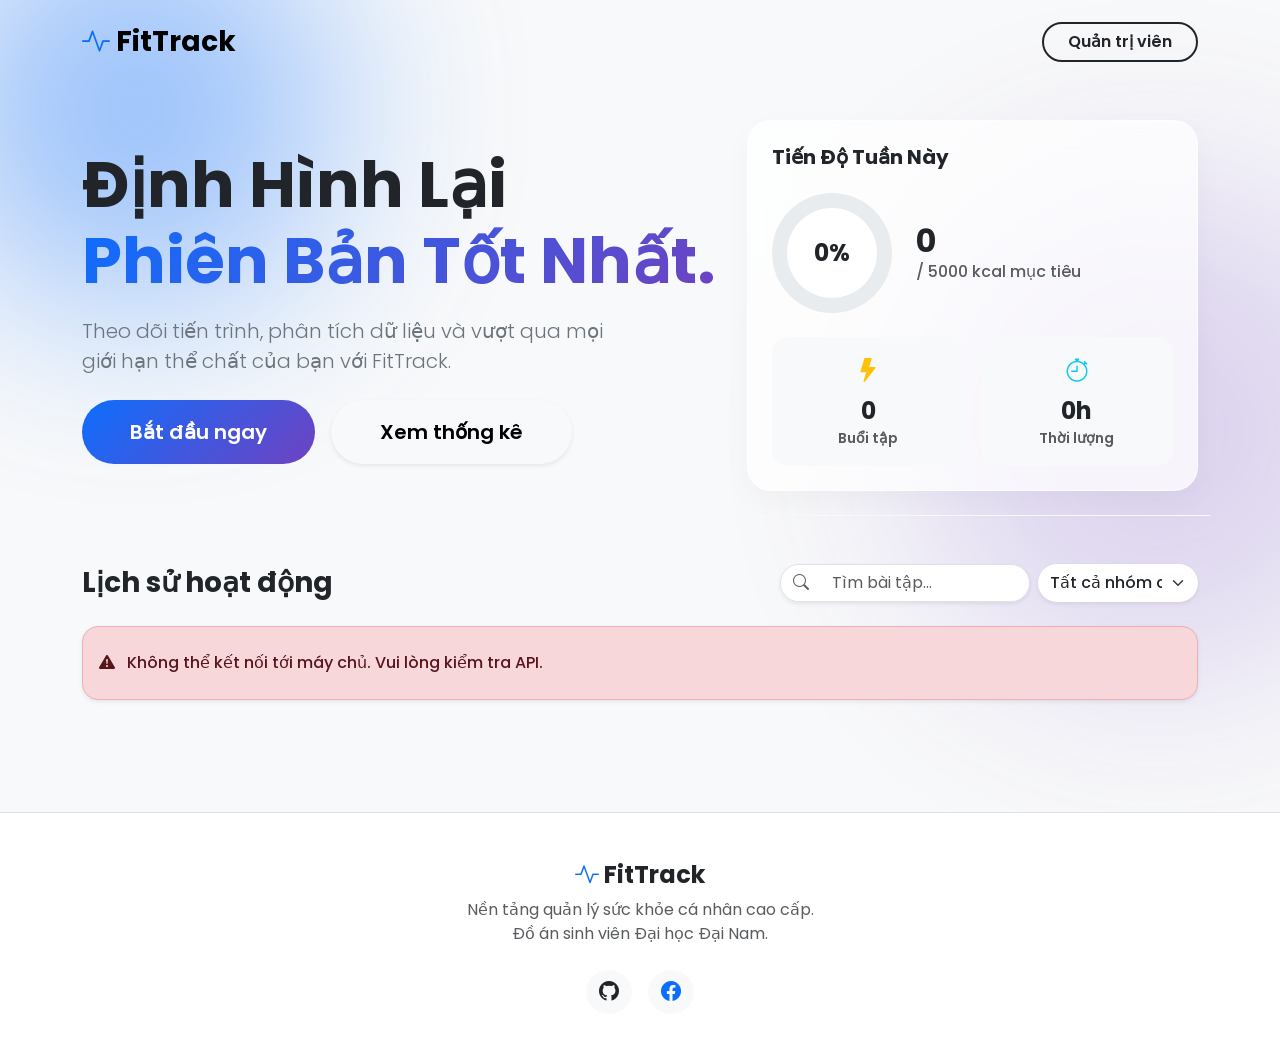
==== index.html @ 8564e8c6 "first commit" ====
<!DOCTYPE html>
<html lang="vi">
<head>
    <meta charset="UTF-8">
    <meta name="viewport" content="width=device-width, initial-scale=1.0">
    <title>FitTrack - Chinh Phục Bản Thân</title>
    <link href="https://fonts.googleapis.com/css2?family=Inter:wght@400;500;600&family=Poppins:wght@600;700;800&display=swap" rel="stylesheet">
    <link href="https://cdn.jsdelivr.net/npm/bootstrap@5.3.0/dist/css/bootstrap.min.css" rel="stylesheet">
    <link rel="stylesheet" href="https://cdn.jsdelivr.net/npm/bootstrap-icons@1.11.1/font/bootstrap-icons.css">
    <link rel="stylesheet" href="css/style.css">
</head>
<body>
    <div class="bg-shape bg-shape-1"></div>
    <div class="bg-shape bg-shape-2"></div>

    <nav class="navbar navbar-expand-lg fixed-top navbar-glass py-3" id="mainNav">
        <div class="container">
            <a class="navbar-brand fw-bold fs-3" style="font-family: 'Poppins', sans-serif;" href="#">
                <i class="bi bi-activity text-primary"></i> FitTrack
            </a>
            <div class="d-flex align-items-center">
                <a href="admin.html" class="btn btn-outline-dark rounded-pill px-4 fw-semibold border-2 d-none d-sm-block">Quản trị viên</a>
            </div>
        </div>
    </nav>

    <section class="container pt-5 mt-5">
        <div class="row align-items-center mt-4 mb-5 pb-4 border-bottom border-light">
            <div class="col-lg-7 text-center text-lg-start mb-5 mb-lg-0">
                <h1 class="display-3 fw-bolder mb-3" style="font-family: 'Poppins', sans-serif; line-height: 1.2;">
                    Định Hình Lại <br><span class="text-gradient">Phiên Bản Tốt Nhất.</span>
                </h1>
                <p class="lead text-secondary mb-4 col-lg-10">Theo dõi tiến trình, phân tích dữ liệu và vượt qua mọi giới hạn thể chất của bạn với FitTrack.</p>
                <div class="d-flex gap-3 justify-content-center justify-content-lg-start">
                    <button class="btn btn-gradient px-5 py-3 fs-5" onclick="document.getElementById('explore').scrollIntoView({behavior:'smooth'})">Bắt đầu ngay</button>
                    <button class="btn btn-light rounded-pill px-5 py-3 fs-5 fw-semibold shadow-sm">Xem thống kê</button>
                </div>
            </div>
            
            <div class="col-lg-5">
                <div class="premium-card p-4">
                    <h5 class="fw-bold mb-4">Tiến Độ Tuần Này</h5>
                    <div class="d-flex align-items-center gap-4 mb-4">
                        <div class="circular-progress" id="weeklyProgress" style="background: conic-gradient(var(--bs-blue) 0%, #e9ecef 0%);">
                            <span class="circular-value text-dark">0%</span>
                        </div>
                        <div>
                            <h2 class="fw-bolder mb-0" id="statCalories">0</h2>
                            <p class="text-muted fw-medium mb-0">/ 5000 kcal mục tiêu</p>
                        </div>
                    </div>
                    <div class="row g-3 text-center">
                        <div class="col-6">
                            <div class="p-3 bg-light rounded-4">
                                <i class="bi bi-lightning-fill text-warning fs-4"></i>
                                <h4 class="fw-bold mt-2 mb-0" id="statWorkouts">0</h4>
                                <small class="text-muted fw-semibold">Buổi tập</small>
                            </div>
                        </div>
                        <div class="col-6">
                            <div class="p-3 bg-light rounded-4">
                                <i class="bi bi-stopwatch text-info fs-4"></i>
                                <h4 class="fw-bold mt-2 mb-0"><span id="statDuration">0</span>h</h4>
                                <small class="text-muted fw-semibold">Thời lượng</small>
                            </div>
                        </div>
                    </div>
                </div>
            </div>
        </div>
    </section>

    <section class="container mb-5 pb-5" id="explore">
        <div class="d-flex flex-column flex-md-row justify-content-between align-items-md-center mb-4 gap-3">
            <h3 class="fw-bolder mb-0">Lịch sử hoạt động</h3>
            
            <div class="d-flex gap-2 flex-wrap">
                <div class="input-group shadow-sm rounded-pill overflow-hidden" style="width: 250px; border: 1px solid #dee2e6;">
                    <span class="input-group-text bg-white border-0"><i class="bi bi-search text-muted"></i></span>
                    <input type="text" id="searchInput" class="form-control border-0 bg-white" placeholder="Tìm bài tập...">
                </div>
                <select id="filterMuscle" class="form-select rounded-pill shadow-sm border-0 fw-medium" style="width: 160px;">
                    <option value="all">Tất cả nhóm cơ</option>
                    <option value="Cardio">Cardio</option>
                    <option value="Ngực">Ngực</option>
                    <option value="Chân">Chân</option>
                    <option value="Lưng">Lưng</option>
                    <option value="Tay">Tay</option>
                    <option value="Toàn thân">Toàn thân</option>
                </select>
            </div>
        </div>

        <div id="loadingState" class="row g-4 mb-5">
            </div>
        
        <div id="emptyState" class="text-center py-5 my-5" style="display: none;">
            <i class="bi bi-journal-x display-1 text-muted opacity-50"></i>
            <h4 class="fw-bold mt-3">Chưa có dữ liệu</h4>
            <p class="text-secondary">Bạn chưa ghi nhận buổi tập nào hoặc không tìm thấy kết quả.</p>
        </div>

        <div id="errorState" class="alert alert-danger rounded-4 py-4 fw-medium shadow-sm" style="display: none;">
            <i class="bi bi-exclamation-triangle-fill me-2"></i> Không thể kết nối tới máy chủ. Vui lòng kiểm tra API.
        </div>

        <div class="row g-4" id="workoutGrid" style="display: none;"></div>
    </section>

    <footer class="bg-white border-top py-5">
        <div class="container text-center">
            <h4 class="fw-bolder"><i class="bi bi-activity text-primary"></i> FitTrack</h4>
            <p class="text-muted mb-4">Nền tảng quản lý sức khỏe cá nhân cao cấp. <br>Đồ án sinh viên Đại học Đại Nam.</p>
            <div class="d-flex justify-content-center gap-3">
                <a href="#" class="btn btn-light rounded-circle text-dark fs-5"><i class="bi bi-github"></i></a>
                <a href="#" class="btn btn-light rounded-circle text-primary fs-5"><i class="bi bi-facebook"></i></a>
            </div>
        </div>
    </footer>

    <script src="https://code.jquery.com/jquery-3.6.0.min.js"></script>
    <script src="js/api.js"></script>
    <script src="js/main.js"></script>
</body>
</html>
---- css/style.css ----
/* --- DESIGN SYSTEM VARIABLES --- */
:root {
    --bs-blue: #0d6efd;
    --bs-dark: #212529;
    --bs-light: #f8f9fa;
    --gradient-primary: linear-gradient(135deg, #0d6efd 0%, #6f42c1 100%);
    --neon-blue: #00f2fe;
    --glass-bg: rgba(255, 255, 255, 0.75);
    --glass-border: rgba(255, 255, 255, 0.6);
    --shadow-soft: 0 10px 30px rgba(0, 0, 0, 0.03);
    --shadow-hover: 0 20px 40px rgba(13, 110, 253, 0.12);
    --radius-xl: 24px;
    --radius-lg: 16px;
}

body {
    font-family: 'Poppins', sans-serif;
    background-color: var(--bs-light);
    color: var(--bs-dark);
    overflow-x: hidden;
}

/* --- BACKGROUND BLUR SHAPES --- */
.bg-shape {
    position: absolute;
    filter: blur(100px);
    z-index: -1;
    opacity: 0.4;
    border-radius: 50%;
    animation: float 15s infinite alternate;
}
.bg-shape-1 { background: #0d6efd; width: 400px; height: 400px; top: -10%; left: -5%; }
.bg-shape-2 { background: #6f42c1; width: 500px; height: 500px; top: 20%; right: -10%; opacity: 0.2; }

@keyframes float {
    0% { transform: translate(0, 0) scale(1); }
    100% { transform: translate(50px, 50px) scale(1.1); }
}

/* --- NAVBAR GLASSMORPHISM --- */
.navbar-glass {
    background: transparent;
    transition: all 0.4s ease;
}
.navbar-glass.scrolled {
    background: rgba(255, 255, 255, 0.9);
    backdrop-filter: blur(20px);
    -webkit-backdrop-filter: blur(20px);
    box-shadow: 0 4px 20px rgba(0,0,0,0.05);
}

/* --- PREMIUM CARDS & HOVER LIFT --- */
.premium-card {
    background: var(--glass-bg);
    backdrop-filter: blur(20px);
    border: 1px solid var(--glass-border);
    border-radius: var(--radius-xl);
    box-shadow: var(--shadow-soft);
    transition: all 0.4s cubic-bezier(0.165, 0.84, 0.44, 1);
    overflow: hidden;
}
.premium-card:hover {
    transform: translateY(-8px);
    box-shadow: var(--shadow-hover);
}

/* --- GRADIENT BUTTONS & TEXT --- */
.text-gradient {
    background: var(--gradient-primary);
    -webkit-background-clip: text;
    -webkit-text-fill-color: transparent;
}
.btn-gradient {
    background: var(--gradient-primary);
    color: white;
    border: none;
    border-radius: 50rem;
    font-weight: 600;
    transition: all 0.3s ease;
}
.btn-gradient:hover {
    transform: translateY(-2px);
    box-shadow: 0 8px 20px rgba(13, 110, 253, 0.3);
    color: white;
}

/* --- CIRCULAR PROGRESS & CSS CHARTS --- */
.circular-progress {
    width: 120px;
    height: 120px;
    border-radius: 50%;
    background: conic-gradient(var(--bs-blue) 0%, #e9ecef 0%);
    display: flex;
    align-items: center;
    justify-content: center;
    position: relative;
    transition: background 1s ease-out;
}
.circular-progress::before {
    content: "";
    position: absolute;
    width: 90px;
    height: 90px;
    background-color: white;
    border-radius: 50%;
}
.circular-value { position: relative; font-weight: 700; font-size: 1.5rem; }

/* --- SKELETON LOADING --- */
.skeleton {
    background: #e2e5e7;
    background: linear-gradient(90deg, #e2e5e7 25%, #f1f3f5 50%, #e2e5e7 75%);
    background-size: 200% 100%;
    animation: skeleton-loading 1.5s infinite linear;
    border-radius: 8px;
}
@keyframes skeleton-loading {
    0% { background-position: 200% 0; }
    100% { background-position: -200% 0; }
}

/* --- ADMIN SPECIFIC & FLOATING LABELS --- */
.admin-sidebar {
    background: var(--bs-dark);
    min-height: 100vh;
    transition: all 0.3s;
}
.table-modern th {
    text-transform: uppercase;
    font-size: 0.8rem;
    letter-spacing: 1px;
    color: #6c757d;
    border-bottom: 2px solid #dee2e6;
}
.table-modern td { vertical-align: middle; font-weight: 500; }
.form-floating > .form-control:focus ~ label { color: var(--bs-blue); }

/* --- BADGES --- */
.badge-muscle { padding: 6px 12px; font-weight: 600; letter-spacing: 0.5px; }
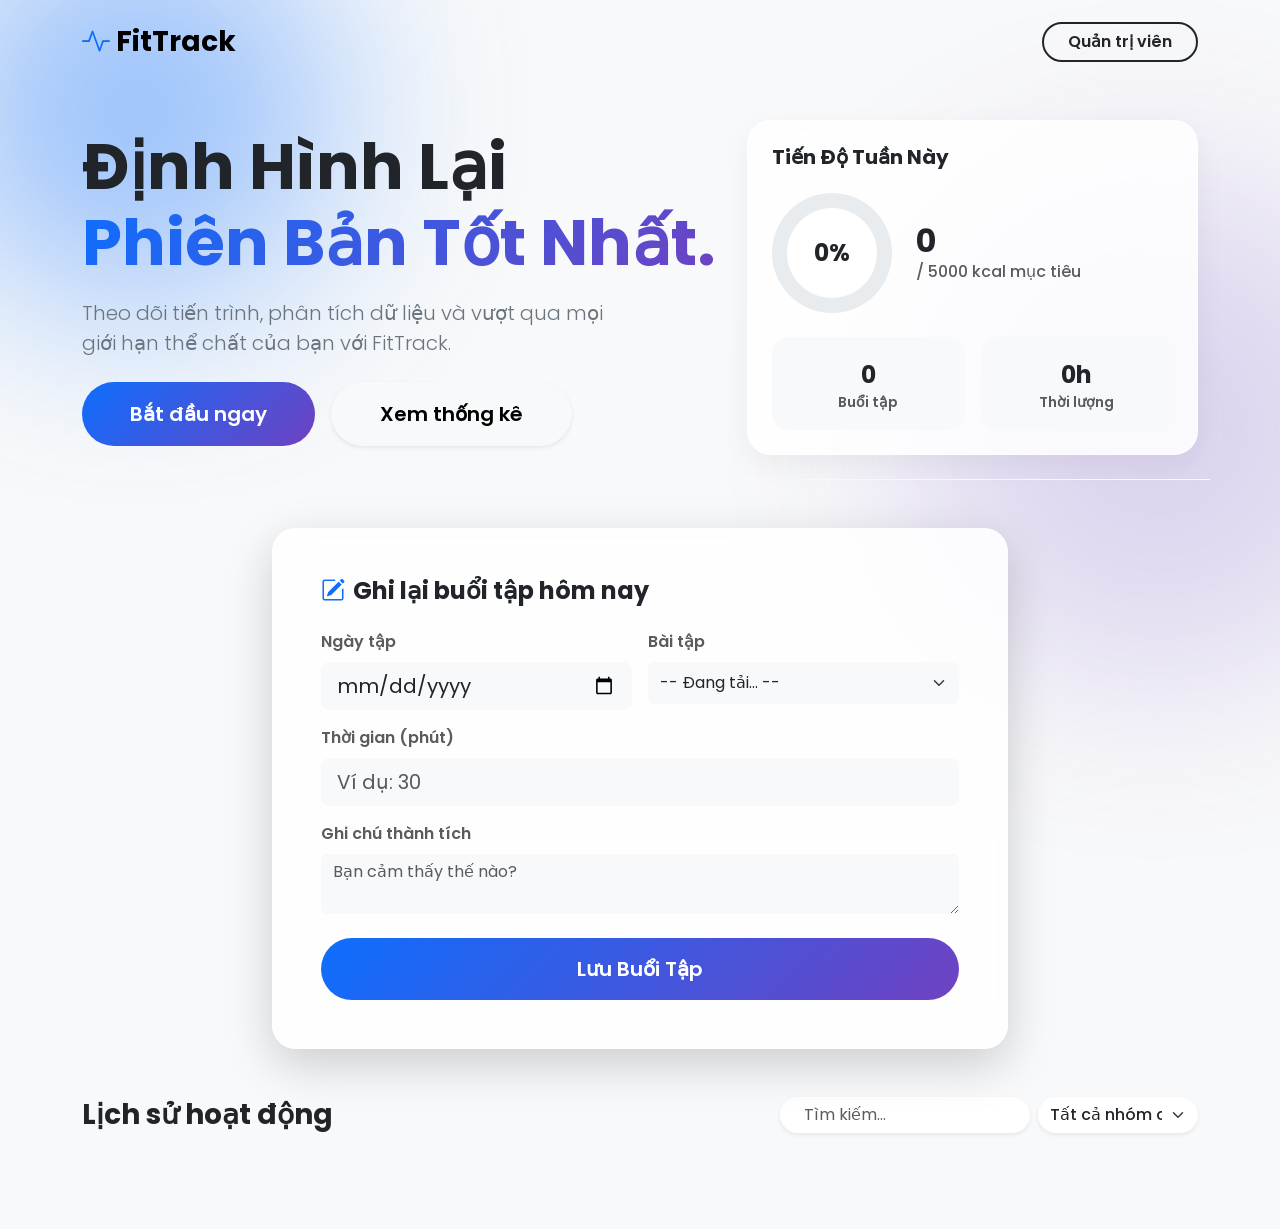
==== commit 2705ea2d: "Cập nhật code và đẩy lên git" ====
--- a/index.html
+++ b/index.html
@@ -15,33 +15,26 @@
 
     <nav class="navbar navbar-expand-lg fixed-top navbar-glass py-3" id="mainNav">
         <div class="container">
-            <a class="navbar-brand fw-bold fs-3" style="font-family: 'Poppins', sans-serif;" href="#">
-                <i class="bi bi-activity text-primary"></i> FitTrack
-            </a>
-            <div class="d-flex align-items-center">
-                <a href="admin.html" class="btn btn-outline-dark rounded-pill px-4 fw-semibold border-2 d-none d-sm-block">Quản trị viên</a>
-            </div>
+            <a class="navbar-brand fw-bold fs-3" href="#"><i class="bi bi-activity text-primary"></i> FitTrack</a>
+            <a href="admin.html" class="btn btn-outline-dark rounded-pill px-4 fw-semibold border-2 d-none d-sm-block">Quản trị viên</a>
         </div>
     </nav>
 
     <section class="container pt-5 mt-5">
         <div class="row align-items-center mt-4 mb-5 pb-4 border-bottom border-light">
             <div class="col-lg-7 text-center text-lg-start mb-5 mb-lg-0">
-                <h1 class="display-3 fw-bolder mb-3" style="font-family: 'Poppins', sans-serif; line-height: 1.2;">
-                    Định Hình Lại <br><span class="text-gradient">Phiên Bản Tốt Nhất.</span>
-                </h1>
+                <h1 class="display-3 fw-bolder mb-3">Định Hình Lại <br><span class="text-gradient">Phiên Bản Tốt Nhất.</span></h1>
                 <p class="lead text-secondary mb-4 col-lg-10">Theo dõi tiến trình, phân tích dữ liệu và vượt qua mọi giới hạn thể chất của bạn với FitTrack.</p>
                 <div class="d-flex gap-3 justify-content-center justify-content-lg-start">
-                    <button class="btn btn-gradient px-5 py-3 fs-5" onclick="document.getElementById('explore').scrollIntoView({behavior:'smooth'})">Bắt đầu ngay</button>
-                    <button class="btn btn-light rounded-pill px-5 py-3 fs-5 fw-semibold shadow-sm">Xem thống kê</button>
+                    <button class="btn btn-gradient px-5 py-3 fs-5" onclick="document.getElementById('formSection').scrollIntoView({behavior:'smooth'})">Bắt đầu ngay</button>
+                    <button class="btn btn-light rounded-pill px-5 py-3 fs-5 fw-semibold shadow-sm" onclick="document.getElementById('explore').scrollIntoView({behavior:'smooth'})">Xem thống kê</button>
                 </div>
             </div>
-            
             <div class="col-lg-5">
                 <div class="premium-card p-4">
                     <h5 class="fw-bold mb-4">Tiến Độ Tuần Này</h5>
                     <div class="d-flex align-items-center gap-4 mb-4">
-                        <div class="circular-progress" id="weeklyProgress" style="background: conic-gradient(var(--bs-blue) 0%, #e9ecef 0%);">
+                        <div class="circular-progress" id="weeklyProgress">
                             <span class="circular-value text-dark">0%</span>
                         </div>
                         <div>
@@ -52,14 +45,12 @@
                     <div class="row g-3 text-center">
                         <div class="col-6">
                             <div class="p-3 bg-light rounded-4">
-                                <i class="bi bi-lightning-fill text-warning fs-4"></i>
                                 <h4 class="fw-bold mt-2 mb-0" id="statWorkouts">0</h4>
                                 <small class="text-muted fw-semibold">Buổi tập</small>
                             </div>
                         </div>
                         <div class="col-6">
                             <div class="p-3 bg-light rounded-4">
-                                <i class="bi bi-stopwatch text-info fs-4"></i>
                                 <h4 class="fw-bold mt-2 mb-0"><span id="statDuration">0</span>h</h4>
                                 <small class="text-muted fw-semibold">Thời lượng</small>
                             </div>
@@ -70,15 +61,46 @@
         </div>
     </section>
 
+    <section class="container mb-5" id="formSection">
+        <div class="row justify-content-center">
+            <div class="col-lg-8">
+                <div class="premium-card p-4 p-md-5 shadow-lg">
+                    <h4 class="fw-bold mb-4"><i class="bi bi-pencil-square text-primary me-2"></i>Ghi lại buổi tập hôm nay</h4>
+                    <form id="formAddWorkout">
+                        <div class="row g-3">
+                            <div class="col-md-6">
+                                <label class="form-label text-muted fw-semibold">Ngày tập</label>
+                                <input type="date" class="form-control form-control-lg bg-light border-0" id="workoutDate" required>
+                            </div>
+                            <div class="col-md-6">
+                                <label class="form-label text-muted fw-semibold">Bài tập</label>
+                                <select class="form-select form-control-lg bg-light border-0" id="workoutExercise" required>
+                                    <option value="">-- Đang tải... --</option>
+                                </select>
+                            </div>
+                            <div class="col-md-12">
+                                <label class="form-label text-muted fw-semibold">Thời gian (phút)</label>
+                                <input type="number" class="form-control form-control-lg bg-light border-0" id="workoutDuration" placeholder="Ví dụ: 30" required min="1">
+                            </div>
+                            <div class="col-md-12">
+                                <label class="form-label text-muted fw-semibold">Ghi chú thành tích</label>
+                                <textarea class="form-control bg-light border-0" id="workoutNote" rows="2" placeholder="Bạn cảm thấy thế nào?"></textarea>
+                            </div>
+                            <div class="col-12 mt-4">
+                                <button type="submit" class="btn btn-gradient w-100 py-3 fs-5">Lưu Buổi Tập</button>
+                            </div>
+                        </div>
+                    </form>
+                </div>
+            </div>
+        </div>
+    </section>
+
     <section class="container mb-5 pb-5" id="explore">
         <div class="d-flex flex-column flex-md-row justify-content-between align-items-md-center mb-4 gap-3">
             <h3 class="fw-bolder mb-0">Lịch sử hoạt động</h3>
-            
             <div class="d-flex gap-2 flex-wrap">
-                <div class="input-group shadow-sm rounded-pill overflow-hidden" style="width: 250px; border: 1px solid #dee2e6;">
-                    <span class="input-group-text bg-white border-0"><i class="bi bi-search text-muted"></i></span>
-                    <input type="text" id="searchInput" class="form-control border-0 bg-white" placeholder="Tìm bài tập...">
-                </div>
+                <input type="text" id="searchInput" class="form-control rounded-pill shadow-sm border-0 px-4" placeholder="Tìm kiếm..." style="width: 250px;">
                 <select id="filterMuscle" class="form-select rounded-pill shadow-sm border-0 fw-medium" style="width: 160px;">
                     <option value="all">Tất cả nhóm cơ</option>
                     <option value="Cardio">Cardio</option>
@@ -90,35 +112,11 @@
                 </select>
             </div>
         </div>
-
-        <div id="loadingState" class="row g-4 mb-5">
-            </div>
-        
-        <div id="emptyState" class="text-center py-5 my-5" style="display: none;">
-            <i class="bi bi-journal-x display-1 text-muted opacity-50"></i>
-            <h4 class="fw-bold mt-3">Chưa có dữ liệu</h4>
-            <p class="text-secondary">Bạn chưa ghi nhận buổi tập nào hoặc không tìm thấy kết quả.</p>
-        </div>
-
-        <div id="errorState" class="alert alert-danger rounded-4 py-4 fw-medium shadow-sm" style="display: none;">
-            <i class="bi bi-exclamation-triangle-fill me-2"></i> Không thể kết nối tới máy chủ. Vui lòng kiểm tra API.
-        </div>
-
-        <div class="row g-4" id="workoutGrid" style="display: none;"></div>
+        <div class="row g-4" id="workoutGrid"></div>
     </section>
 
-    <footer class="bg-white border-top py-5">
-        <div class="container text-center">
-            <h4 class="fw-bolder"><i class="bi bi-activity text-primary"></i> FitTrack</h4>
-            <p class="text-muted mb-4">Nền tảng quản lý sức khỏe cá nhân cao cấp. <br>Đồ án sinh viên Đại học Đại Nam.</p>
-            <div class="d-flex justify-content-center gap-3">
-                <a href="#" class="btn btn-light rounded-circle text-dark fs-5"><i class="bi bi-github"></i></a>
-                <a href="#" class="btn btn-light rounded-circle text-primary fs-5"><i class="bi bi-facebook"></i></a>
-            </div>
-        </div>
-    </footer>
-
     <script src="https://code.jquery.com/jquery-3.6.0.min.js"></script>
+    <script src="js/utils.js"></script>
     <script src="js/api.js"></script>
     <script src="js/main.js"></script>
 </body>
--- a/css/style.css
+++ b/css/style.css
@@ -1,26 +1,24 @@
-/* --- DESIGN SYSTEM VARIABLES --- */
 :root {
     --bs-blue: #0d6efd;
     --bs-dark: #212529;
     --bs-light: #f8f9fa;
     --gradient-primary: linear-gradient(135deg, #0d6efd 0%, #6f42c1 100%);
-    --neon-blue: #00f2fe;
-    --glass-bg: rgba(255, 255, 255, 0.75);
+    --glass-bg: rgba(255, 255, 255, 0.85);
     --glass-border: rgba(255, 255, 255, 0.6);
-    --shadow-soft: 0 10px 30px rgba(0, 0, 0, 0.03);
+    --shadow-soft: 0 10px 30px rgba(0, 0, 0, 0.05);
     --shadow-hover: 0 20px 40px rgba(13, 110, 253, 0.12);
     --radius-xl: 24px;
     --radius-lg: 16px;
 }
 
 body {
-    font-family: 'Poppins', sans-serif;
+    font-family: 'Poppins', 'Inter', sans-serif;
     background-color: var(--bs-light);
     color: var(--bs-dark);
     overflow-x: hidden;
 }
 
-/* --- BACKGROUND BLUR SHAPES --- */
+/* Background Blur Shapes */
 .bg-shape {
     position: absolute;
     filter: blur(100px);
@@ -37,34 +35,32 @@
     100% { transform: translate(50px, 50px) scale(1.1); }
 }
 
-/* --- NAVBAR GLASSMORPHISM --- */
+/* Navbar */
 .navbar-glass {
     background: transparent;
     transition: all 0.4s ease;
 }
 .navbar-glass.scrolled {
-    background: rgba(255, 255, 255, 0.9);
+    background: rgba(255, 255, 255, 0.95);
     backdrop-filter: blur(20px);
-    -webkit-backdrop-filter: blur(20px);
     box-shadow: 0 4px 20px rgba(0,0,0,0.05);
 }
 
-/* --- PREMIUM CARDS & HOVER LIFT --- */
+/* Premium Cards */
 .premium-card {
     background: var(--glass-bg);
     backdrop-filter: blur(20px);
     border: 1px solid var(--glass-border);
     border-radius: var(--radius-xl);
     box-shadow: var(--shadow-soft);
-    transition: all 0.4s cubic-bezier(0.165, 0.84, 0.44, 1);
-    overflow: hidden;
+    transition: transform 0.4s ease, box-shadow 0.4s ease;
 }
-.premium-card:hover {
+.premium-card.hover-lift:hover {
     transform: translateY(-8px);
     box-shadow: var(--shadow-hover);
 }
 
-/* --- GRADIENT BUTTONS & TEXT --- */
+/* Utilities */
 .text-gradient {
     background: var(--gradient-primary);
     -webkit-background-clip: text;
@@ -84,7 +80,7 @@
     color: white;
 }
 
-/* --- CIRCULAR PROGRESS & CSS CHARTS --- */
+/* Circular Progress */
 .circular-progress {
     width: 120px;
     height: 120px;
@@ -106,34 +102,9 @@
 }
 .circular-value { position: relative; font-weight: 700; font-size: 1.5rem; }
 
-/* --- SKELETON LOADING --- */
-.skeleton {
-    background: #e2e5e7;
-    background: linear-gradient(90deg, #e2e5e7 25%, #f1f3f5 50%, #e2e5e7 75%);
-    background-size: 200% 100%;
-    animation: skeleton-loading 1.5s infinite linear;
-    border-radius: 8px;
-}
-@keyframes skeleton-loading {
-    0% { background-position: 200% 0; }
-    100% { background-position: -200% 0; }
-}
-
-/* --- ADMIN SPECIFIC & FLOATING LABELS --- */
+/* Admin Sidebar & Tables */
 .admin-sidebar {
     background: var(--bs-dark);
     min-height: 100vh;
-    transition: all 0.3s;
 }
-.table-modern th {
-    text-transform: uppercase;
-    font-size: 0.8rem;
-    letter-spacing: 1px;
-    color: #6c757d;
-    border-bottom: 2px solid #dee2e6;
-}
-.table-modern td { vertical-align: middle; font-weight: 500; }
-.form-floating > .form-control:focus ~ label { color: var(--bs-blue); }
-
-/* --- BADGES --- */
-.badge-muscle { padding: 6px 12px; font-weight: 600; letter-spacing: 0.5px; }+.table-hover tbody tr { transition: background-color 0.2s; cursor: default; }
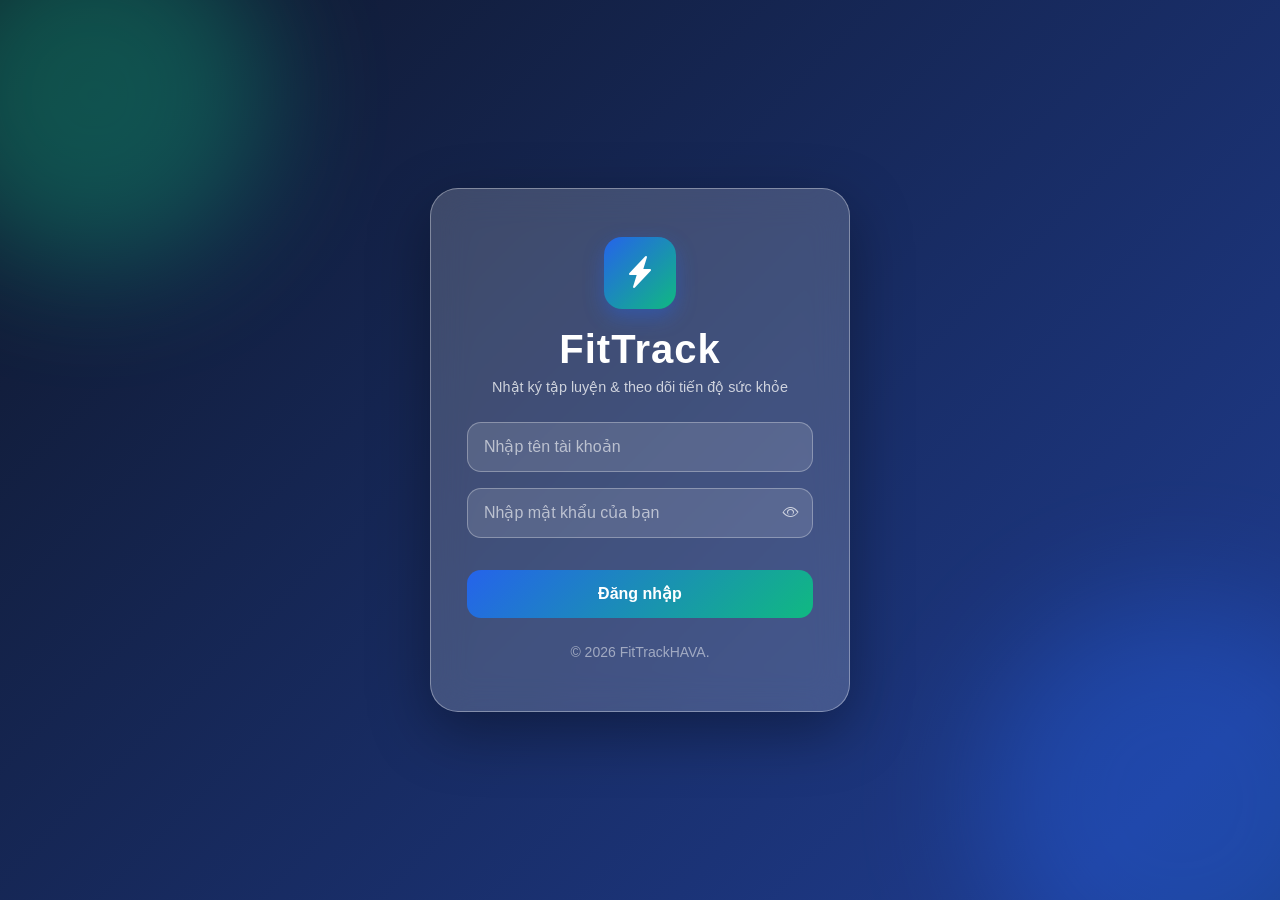
==== commit f0a9ce38: "first commit" ====
--- a/index.html
+++ b/index.html
@@ -3,121 +3,101 @@
 <head>
     <meta charset="UTF-8">
     <meta name="viewport" content="width=device-width, initial-scale=1.0">
-    <title>FitTrack - Chinh Phục Bản Thân</title>
-    <link href="https://fonts.googleapis.com/css2?family=Inter:wght@400;500;600&family=Poppins:wght@600;700;800&display=swap" rel="stylesheet">
-    <link href="https://cdn.jsdelivr.net/npm/bootstrap@5.3.0/dist/css/bootstrap.min.css" rel="stylesheet">
-    <link rel="stylesheet" href="https://cdn.jsdelivr.net/npm/bootstrap-icons@1.11.1/font/bootstrap-icons.css">
-    <link rel="stylesheet" href="css/style.css">
+    <title>FitTrack - Đăng nhập</title>
+    <link href="https://cdn.jsdelivr.net/npm/bootstrap@5.3.3/dist/css/bootstrap.min.css" rel="stylesheet">
+    <link rel="stylesheet" href="https://cdn.jsdelivr.net/npm/bootstrap-icons@1.11.3/font/bootstrap-icons.css">
+    <link href="css/style.css" rel="stylesheet">
 </head>
 <body>
-    <div class="bg-shape bg-shape-1"></div>
-    <div class="bg-shape bg-shape-2"></div>
-
-    <nav class="navbar navbar-expand-lg fixed-top navbar-glass py-3" id="mainNav">
-        <div class="container">
-            <a class="navbar-brand fw-bold fs-3" href="#"><i class="bi bi-activity text-primary"></i> FitTrack</a>
-            <a href="admin.html" class="btn btn-outline-dark rounded-pill px-4 fw-semibold border-2 d-none d-sm-block">Quản trị viên</a>
-        </div>
-    </nav>
-
-    <section class="container pt-5 mt-5">
-        <div class="row align-items-center mt-4 mb-5 pb-4 border-bottom border-light">
-            <div class="col-lg-7 text-center text-lg-start mb-5 mb-lg-0">
-                <h1 class="display-3 fw-bolder mb-3">Định Hình Lại <br><span class="text-gradient">Phiên Bản Tốt Nhất.</span></h1>
-                <p class="lead text-secondary mb-4 col-lg-10">Theo dõi tiến trình, phân tích dữ liệu và vượt qua mọi giới hạn thể chất của bạn với FitTrack.</p>
-                <div class="d-flex gap-3 justify-content-center justify-content-lg-start">
-                    <button class="btn btn-gradient px-5 py-3 fs-5" onclick="document.getElementById('formSection').scrollIntoView({behavior:'smooth'})">Bắt đầu ngay</button>
-                    <button class="btn btn-light rounded-pill px-5 py-3 fs-5 fw-semibold shadow-sm" onclick="document.getElementById('explore').scrollIntoView({behavior:'smooth'})">Xem thống kê</button>
+    <div class="login-page">
+        <div class="login-card text-center">
+            <div class="login-logo">
+                <i class="bi bi-lightning-charge-fill"></i>
+            </div>
+            <h1 class="login-title mb-1">FitTrack</h1>
+            <p class="login-subtitle mb-4">Nhật ký tập luyện &amp; theo dõi tiến độ sức khỏe</p>
+            <form id="loginForm">
+                <div class="mb-3 text-start">
+                    <input type="text" class="form-control" id="username" placeholder="Nhập tên tài khoản" required>
                 </div>
-            </div>
-            <div class="col-lg-5">
-                <div class="premium-card p-4">
-                    <h5 class="fw-bold mb-4">Tiến Độ Tuần Này</h5>
-                    <div class="d-flex align-items-center gap-4 mb-4">
-                        <div class="circular-progress" id="weeklyProgress">
-                            <span class="circular-value text-dark">0%</span>
-                        </div>
-                        <div>
-                            <h2 class="fw-bolder mb-0" id="statCalories">0</h2>
-                            <p class="text-muted fw-medium mb-0">/ 5000 kcal mục tiêu</p>
-                        </div>
-                    </div>
-                    <div class="row g-3 text-center">
-                        <div class="col-6">
-                            <div class="p-3 bg-light rounded-4">
-                                <h4 class="fw-bold mt-2 mb-0" id="statWorkouts">0</h4>
-                                <small class="text-muted fw-semibold">Buổi tập</small>
-                            </div>
-                        </div>
-                        <div class="col-6">
-                            <div class="p-3 bg-light rounded-4">
-                                <h4 class="fw-bold mt-2 mb-0"><span id="statDuration">0</span>h</h4>
-                                <small class="text-muted fw-semibold">Thời lượng</small>
-                            </div>
-                        </div>
+                <div class="mb-3 text-start">
+                    <div class="input-group-glass">
+                        <input type="password" class="form-control" id="password" placeholder="Nhập mật khẩu của bạn" autocomplete="current-password" required>
+                        <i class="bi bi-eye toggle-password" id="togglePassword"></i>
                     </div>
                 </div>
-            </div>
+                <div class="error-feedback text-start" id="loginError"></div>
+                <button type="submit" class="btn btn-fit-primary w-100 mt-3" id="loginBtn">
+                    <span class="btn-text">Đăng nhập</span>
+                    <span class="spinner-border spinner-border-sm d-none ms-2" id="loginSpinner"></span>
+                </button>
+            </form>
+            <p class="text-white-50 small mt-4 mb-0">© 2026 FitTrackHAVA.</p>
         </div>
-    </section>
-
-    <section class="container mb-5" id="formSection">
-        <div class="row justify-content-center">
-            <div class="col-lg-8">
-                <div class="premium-card p-4 p-md-5 shadow-lg">
-                    <h4 class="fw-bold mb-4"><i class="bi bi-pencil-square text-primary me-2"></i>Ghi lại buổi tập hôm nay</h4>
-                    <form id="formAddWorkout">
-                        <div class="row g-3">
-                            <div class="col-md-6">
-                                <label class="form-label text-muted fw-semibold">Ngày tập</label>
-                                <input type="date" class="form-control form-control-lg bg-light border-0" id="workoutDate" required>
-                            </div>
-                            <div class="col-md-6">
-                                <label class="form-label text-muted fw-semibold">Bài tập</label>
-                                <select class="form-select form-control-lg bg-light border-0" id="workoutExercise" required>
-                                    <option value="">-- Đang tải... --</option>
-                                </select>
-                            </div>
-                            <div class="col-md-12">
-                                <label class="form-label text-muted fw-semibold">Thời gian (phút)</label>
-                                <input type="number" class="form-control form-control-lg bg-light border-0" id="workoutDuration" placeholder="Ví dụ: 30" required min="1">
-                            </div>
-                            <div class="col-md-12">
-                                <label class="form-label text-muted fw-semibold">Ghi chú thành tích</label>
-                                <textarea class="form-control bg-light border-0" id="workoutNote" rows="2" placeholder="Bạn cảm thấy thế nào?"></textarea>
-                            </div>
-                            <div class="col-12 mt-4">
-                                <button type="submit" class="btn btn-gradient w-100 py-3 fs-5">Lưu Buổi Tập</button>
-                            </div>
-                        </div>
-                    </form>
-                </div>
-            </div>
-        </div>
-    </section>
-
-    <section class="container mb-5 pb-5" id="explore">
-        <div class="d-flex flex-column flex-md-row justify-content-between align-items-md-center mb-4 gap-3">
-            <h3 class="fw-bolder mb-0">Lịch sử hoạt động</h3>
-            <div class="d-flex gap-2 flex-wrap">
-                <input type="text" id="searchInput" class="form-control rounded-pill shadow-sm border-0 px-4" placeholder="Tìm kiếm..." style="width: 250px;">
-                <select id="filterMuscle" class="form-select rounded-pill shadow-sm border-0 fw-medium" style="width: 160px;">
-                    <option value="all">Tất cả nhóm cơ</option>
-                    <option value="Cardio">Cardio</option>
-                    <option value="Ngực">Ngực</option>
-                    <option value="Chân">Chân</option>
-                    <option value="Lưng">Lưng</option>
-                    <option value="Tay">Tay</option>
-                    <option value="Toàn thân">Toàn thân</option>
-                </select>
-            </div>
-        </div>
-        <div class="row g-4" id="workoutGrid"></div>
-    </section>
-
-    <script src="https://code.jquery.com/jquery-3.6.0.min.js"></script>
+    </div>
+    <script src="https://cdn.jsdelivr.net/npm/jquery@3.7.1/dist/jquery.min.js"></script>
+    <script src="https://cdn.jsdelivr.net/npm/bootstrap@5.3.3/dist/js/bootstrap.bundle.min.js"></script>
+    <script src="js/config.js"></script>
+    <script src="js/api.js"></script>
     <script src="js/utils.js"></script>
-    <script src="js/api.js"></script>
-    <script src="js/main.js"></script>
+    <script>
+        /* =====================================
+           QUẢN LÝ ĐĂNG NHẬP
+        ===================================== */
+        $(function () {
+            const session = JSON.parse(localStorage.getItem(CONFIG.SESSION_KEY) || "null");
+            if (session && session.role === "admin") {
+                window.location.href = "admin.html";
+                return;
+            }
+            if (session && session.role === "user") {
+                window.location.href = "user.html";
+                return;
+            }
+            $("#togglePassword").on("click", function () {
+                const input = $("#password");
+                const isPassword = input.attr("type") === "password";
+                input.attr("type", isPassword ? "text" : "password");
+                $(this).toggleClass("bi-eye bi-eye-slash");
+            });
+            $("#loginForm").on("submit", function (e) {
+                e.preventDefault();
+                const username = $("#username").val().trim();
+                const password = $("#password").val().trim();
+                $("#loginError").removeClass("d-block").text("");
+                if (username === "" || password === "") {
+                    $("#loginError").addClass("d-block").text("Vui lòng nhập đầy đủ tên đăng nhập và mật khẩu");
+                    return;
+                }
+                $("#loginBtn").prop("disabled", true);
+                $("#loginSpinner").removeClass("d-none");
+                FitTrackAPI.verifyLogin(username, password)
+                    .then(function (result) {
+                        if (result && result.success && result.role) {
+                            const session = {
+                                role: result.role,
+                                username: username, 
+                                loginTime: new Date().toISOString()
+                            };
+                            localStorage.setItem(CONFIG.SESSION_KEY, JSON.stringify(session));
+                            if (result.role === "admin") {
+                                window.location.href = "admin.html";
+                            } else {
+                                window.location.href = "user.html";
+                            }
+                        } else {
+                            $("#loginError").addClass("d-block").text("Tên đăng nhập hoặc mật khẩu không đúng");
+                        }
+                    })
+                    .catch(function (err) {
+                        $("#loginError").addClass("d-block").text(err.message || "Tên đăng nhập hoặc mật khẩu không đúng");
+                    })
+                    .finally(function () {
+                        $("#loginBtn").prop("disabled", false);
+                        $("#loginSpinner").addClass("d-none");
+                    });
+            });
+        });
+    </script>
 </body>
 </html>
--- a/css/style.css
+++ b/css/style.css
@@ -1,110 +1,706 @@
+/* =====================================
+   BIẾN MÀU SẮC TOÀN CỤC
+===================================== */
 :root {
-    --bs-blue: #0d6efd;
-    --bs-dark: #212529;
-    --bs-light: #f8f9fa;
-    --gradient-primary: linear-gradient(135deg, #0d6efd 0%, #6f42c1 100%);
-    --glass-bg: rgba(255, 255, 255, 0.85);
-    --glass-border: rgba(255, 255, 255, 0.6);
-    --shadow-soft: 0 10px 30px rgba(0, 0, 0, 0.05);
-    --shadow-hover: 0 20px 40px rgba(13, 110, 253, 0.12);
-    --radius-xl: 24px;
-    --radius-lg: 16px;
+    --primary-blue: #2563eb;
+    --primary-green: #10b981;
+    --light-bg: #f1f5f9;
+    --glass-bg: rgba(255, 255, 255, 0.18);
+    --glass-border: rgba(255, 255, 255, 0.35);
+    --text-dark: #1e293b;
+    --shadow-soft: 0 10px 30px rgba(0, 0, 0, 0.08);
+    --radius-lg: 20px;
+    --radius-xl: 28px;
+}
+
+* {
+    box-sizing: border-box;
 }
 
 body {
-    font-family: 'Poppins', 'Inter', sans-serif;
-    background-color: var(--bs-light);
-    color: var(--bs-dark);
-    overflow-x: hidden;
-}
-
-/* Background Blur Shapes */
-.bg-shape {
+    font-family: "Segoe UI", "Poppins", Roboto, Arial, sans-serif;
+    background-color: var(--light-bg);
+    color: var(--text-dark);
+}
+
+/* =====================================
+   TRANG ĐĂNG NHẬP (INDEX.HTML)
+===================================== */
+.login-page {
+    display: flex;
+    flex-wrap: wrap;
+    align-items: center;
+    justify-content: center;
+    align-content: center;
+    background: linear-gradient(135deg, #0f172a 0%, #1e3a8a 45%, #064e3b 100%);
+    background-size: 200% 200%;
+    animation: gradientShift 12s ease infinite;
+    position: relative;
+    padding: 20px;
+    min-height: 100vh;
+    width: 100%;
+    overflow-y: auto;
+}
+
+@keyframes gradientShift {
+    0% { background-position: 0% 50%; }
+    50% { background-position: 100% 50%; }
+    100% { background-position: 0% 50%; }
+}
+
+.login-page::before,
+.login-page::after {
+    content: "";
     position: absolute;
-    filter: blur(100px);
-    z-index: -1;
-    opacity: 0.4;
     border-radius: 50%;
-    animation: float 15s infinite alternate;
-}
-.bg-shape-1 { background: #0d6efd; width: 400px; height: 400px; top: -10%; left: -5%; }
-.bg-shape-2 { background: #6f42c1; width: 500px; height: 500px; top: 20%; right: -10%; opacity: 0.2; }
-
-@keyframes float {
-    0% { transform: translate(0, 0) scale(1); }
-    100% { transform: translate(50px, 50px) scale(1.1); }
-}
-
-/* Navbar */
-.navbar-glass {
-    background: transparent;
-    transition: all 0.4s ease;
-}
-.navbar-glass.scrolled {
-    background: rgba(255, 255, 255, 0.95);
-    backdrop-filter: blur(20px);
-    box-shadow: 0 4px 20px rgba(0,0,0,0.05);
-}
-
-/* Premium Cards */
-.premium-card {
+    filter: blur(60px);
+    opacity: 0.35;
+    z-index: 0;
+}
+
+.login-page::before {
+    width: 350px;
+    height: 350px;
+    background: var(--primary-green);
+    top: -80px;
+    left: -80px;
+    animation: floatBlob 10s ease-in-out infinite;
+}
+
+.login-page::after {
+    width: 400px;
+    height: 400px;
+    background: var(--primary-blue);
+    bottom: -100px;
+    right: -100px;
+    animation: floatBlob 14s ease-in-out infinite reverse;
+}
+
+@keyframes floatBlob {
+    0%, 100% { transform: translate(0, 0) scale(1); }
+    50% { transform: translate(40px, 30px) scale(1.1); }
+}
+
+.login-card {
+    position: relative;
+    z-index: 1;
+    width: 100%;
+    max-width: 420px;
     background: var(--glass-bg);
-    backdrop-filter: blur(20px);
     border: 1px solid var(--glass-border);
     border-radius: var(--radius-xl);
-    box-shadow: var(--shadow-soft);
-    transition: transform 0.4s ease, box-shadow 0.4s ease;
-}
-.premium-card.hover-lift:hover {
-    transform: translateY(-8px);
-    box-shadow: var(--shadow-hover);
-}
-
-/* Utilities */
-.text-gradient {
-    background: var(--gradient-primary);
-    -webkit-background-clip: text;
-    -webkit-text-fill-color: transparent;
-}
-.btn-gradient {
-    background: var(--gradient-primary);
-    color: white;
-    border: none;
-    border-radius: 50rem;
-    font-weight: 600;
-    transition: all 0.3s ease;
-}
-.btn-gradient:hover {
-    transform: translateY(-2px);
-    box-shadow: 0 8px 20px rgba(13, 110, 253, 0.3);
-    color: white;
-}
-
-/* Circular Progress */
-.circular-progress {
-    width: 120px;
-    height: 120px;
-    border-radius: 50%;
-    background: conic-gradient(var(--bs-blue) 0%, #e9ecef 0%);
+    backdrop-filter: blur(18px);
+    -webkit-backdrop-filter: blur(18px);
+    box-shadow: 0 20px 60px rgba(0, 0, 0, 0.35);
+    padding: 48px 36px;
+    animation: fadeSlideUp 0.8s ease forwards;
+    opacity: 0;
+}
+
+@keyframes fadeSlideUp {
+    from { opacity: 0; transform: translateY(40px); }
+    to { opacity: 1; transform: translateY(0); }
+}
+
+.login-logo {
+    width: 72px;
+    height: 72px;
+    margin: 0 auto 16px;
     display: flex;
     align-items: center;
     justify-content: center;
+    background: linear-gradient(135deg, var(--primary-blue), var(--primary-green));
+    border-radius: 18px;
+    font-size: 32px;
+    color: #fff;
+    box-shadow: 0 8px 20px rgba(37, 99, 235, 0.4);
+    animation: pulseLogo 3s ease-in-out infinite;
+}
+
+@keyframes pulseLogo {
+    0%, 100% { transform: scale(1); }
+    50% { transform: scale(1.06); }
+}
+
+.login-title {
+    color: #fff;
+    font-weight: 800;
+    letter-spacing: 1px;
+}
+
+.login-subtitle {
+    color: rgba(255, 255, 255, 0.75);
+    font-size: 0.9rem;
+}
+
+.login-card .form-control {
+    background: rgba(255, 255, 255, 0.12);
+    border: 1px solid rgba(255, 255, 255, 0.3);
+    color: #fff;
+    border-radius: 14px;
+    padding: 12px 16px;
+}
+
+.login-card .form-control::placeholder {
+    color: rgba(255, 255, 255, 0.6);
+}
+
+.login-card .form-control:focus {
+    background: rgba(255, 255, 255, 0.18);
+    border-color: var(--primary-green);
+    box-shadow: 0 0 0 3px rgba(16, 185, 129, 0.25);
+    color: #fff;
+}
+
+.btn-fit-primary {
+    background: linear-gradient(135deg, var(--primary-blue), var(--primary-green));
+    border: none;
+    color: #fff;
+    font-weight: 600;
+    border-radius: 14px;
+    padding: 12px;
+    transition: transform 0.2s ease, box-shadow 0.2s ease;
+}
+
+.btn-fit-primary:hover {
+    transform: translateY(-2px);
+    box-shadow: 0 10px 24px rgba(37, 99, 235, 0.45);
+    color: #fff;
+}
+
+.input-group-glass {
     position: relative;
-    transition: background 1s ease-out;
-}
-.circular-progress::before {
+}
+
+.input-group-glass .toggle-password {
+    position: absolute;
+    right: 14px;
+    top: 50%;
+    transform: translateY(-50%);
+    color: rgba(255, 255, 255, 0.7);
+    cursor: pointer;
+}
+
+/* =====================================
+   LAYOUT CHUNG TRANG USER / ADMIN
+===================================== */
+.app-navbar {
+    background: #fff;
+    box-shadow: 0 2px 12px rgba(0, 0, 0, 0.05);
+    padding: 14px 0;
+}
+
+.app-navbar .brand-icon {
+    width: 42px;
+    height: 42px;
+    display: flex;
+    align-items: center;
+    justify-content: center;
+    border-radius: 12px;
+    background: linear-gradient(135deg, var(--primary-blue), var(--primary-green));
+    color: #fff;
+    font-size: 20px;
+}
+
+.app-navbar .brand-text {
+    font-weight: 800;
+    font-size: 1.25rem;
+    color: var(--text-dark);
+}
+
+.btn-logout {
+    border-radius: 12px;
+    font-weight: 600;
+}
+
+/* =====================================
+   HERO SECTION (USER)
+===================================== */
+.hero-section {
+    background: linear-gradient(135deg, var(--primary-blue) 0%, #1d4ed8 50%, var(--primary-green) 100%);
+    border-radius: var(--radius-xl);
+    color: #fff;
+    padding: 36px 32px;
+    margin: 24px 0;
+    position: relative;
+    overflow: hidden;
+    animation: fadeSlideUp 0.6s ease forwards;
+}
+
+.hero-section::after {
     content: "";
     position: absolute;
-    width: 90px;
-    height: 90px;
-    background-color: white;
+    width: 240px;
+    height: 240px;
+    background: rgba(255, 255, 255, 0.12);
     border-radius: 50%;
-}
-.circular-value { position: relative; font-weight: 700; font-size: 1.5rem; }
-
-/* Admin Sidebar & Tables */
-.admin-sidebar {
-    background: var(--bs-dark);
-    min-height: 100vh;
-}
-.table-hover tbody tr { transition: background-color 0.2s; cursor: default; }+    right: -60px;
+    top: -60px;
+}
+
+.hero-section h2 {
+    font-weight: 800;
+}
+
+.hero-stat {
+    text-align: center;
+}
+
+.hero-stat .value {
+    font-size: 1.9rem;
+    font-weight: 800;
+}
+
+.hero-stat .label {
+    font-size: 0.85rem;
+    opacity: 0.85;
+}
+
+/* =====================================
+   DASHBOARD CARDS THỐNG KÊ
+===================================== */
+.stat-card {
+    background: #fff;
+    border-radius: var(--radius-lg);
+    box-shadow: var(--shadow-soft);
+    padding: 22px;
+    height: 100%;
+    border: 1px solid rgba(0,0,0,0.03);
+    transition: transform 0.25s ease, box-shadow 0.25s ease;
+    animation: fadeSlideUp 0.6s ease forwards;
+    opacity: 0;
+    animation-fill-mode: forwards;
+}
+
+.stat-card:hover {
+    transform: translateY(-6px);
+    box-shadow: 0 16px 36px rgba(0, 0, 0, 0.12);
+}
+
+.stat-card .icon-circle {
+    width: 52px;
+    height: 52px;
+    border-radius: 16px;
+    display: flex;
+    align-items: center;
+    justify-content: center;
+    font-size: 22px;
+    color: #fff;
+    margin-bottom: 14px;
+}
+
+.icon-blue { background: linear-gradient(135deg, #3b82f6, #2563eb); }
+.icon-green { background: linear-gradient(135deg, #34d399, #10b981); }
+.icon-orange { background: linear-gradient(135deg, #fbbf24, #f59e0b); }
+.icon-purple { background: linear-gradient(135deg, #a78bfa, #7c3aed); }
+
+.stat-card .stat-value {
+    font-size: 1.8rem;
+    font-weight: 800;
+    color: var(--text-dark);
+}
+
+.stat-card .stat-label {
+    color: #64748b;
+    font-size: 0.9rem;
+}
+
+/* Stagger animation cho các stat card */
+.stat-card:nth-child(1) { animation-delay: 0.05s; }
+.stat-card:nth-child(2) { animation-delay: 0.15s; }
+.stat-card:nth-child(3) { animation-delay: 0.25s; }
+.stat-card:nth-child(4) { animation-delay: 0.35s; }
+
+/* =====================================
+   BỘ LỌC TÌM KIẾM
+===================================== */
+.filter-bar {
+    background: #fff;
+    border-radius: var(--radius-lg);
+    box-shadow: var(--shadow-soft);
+    padding: 18px;
+    margin: 24px 0;
+}
+
+.filter-bar .form-control,
+.filter-bar .form-select {
+    border-radius: 12px;
+    border: 1px solid #e2e8f0;
+}
+
+.filter-bar .form-control:focus,
+.filter-bar .form-select:focus {
+    border-color: var(--primary-blue);
+    box-shadow: 0 0 0 3px rgba(37, 99, 235, 0.12);
+}
+
+/* =====================================
+   WORKOUT CARDS
+===================================== */
+.workout-card {
+    background: #fff;
+    border-radius: var(--radius-lg);
+    overflow: hidden;
+    box-shadow: var(--shadow-soft);
+    border: 1px solid rgba(0,0,0,0.03);
+    transition: transform 0.3s ease, box-shadow 0.3s ease;
+    cursor: pointer;
+    height: 100%;
+    animation: fadeSlideUp 0.5s ease forwards;
+    opacity: 0;
+}
+
+.workout-card:hover {
+    transform: translateY(-8px) scale(1.01);
+    box-shadow: 0 18px 40px rgba(0, 0, 0, 0.15);
+}
+
+.workout-card .workout-img {
+    width: 100%;
+    height: 180px;
+    object-fit: cover;
+    transition: transform 0.4s ease;
+}
+
+.workout-card:hover .workout-img {
+    transform: scale(1.06);
+}
+
+.workout-card .card-body {
+    padding: 18px;
+}
+
+.workout-card .muscle-badge {
+    background: rgba(37, 99, 235, 0.1);
+    color: var(--primary-blue);
+    font-weight: 600;
+    border-radius: 8px;
+    padding: 4px 10px;
+    font-size: 0.78rem;
+}
+
+.workout-card .workout-meta {
+    color: #64748b;
+    font-size: 0.85rem;
+}
+
+/* =====================================
+   PROGRESS BAR TIẾN ĐỘ
+===================================== */
+.progress-section {
+    background: #fff;
+    border-radius: var(--radius-lg);
+    box-shadow: var(--shadow-soft);
+    padding: 24px;
+    margin: 24px 0;
+}
+
+.progress-section .progress {
+    height: 14px;
+    border-radius: 999px;
+    background: #e2e8f0;
+    overflow: hidden;
+}
+
+.progress-section .progress-bar {
+    background: linear-gradient(135deg, var(--primary-blue), var(--primary-green));
+    transition: width 1.2s ease;
+    border-radius: 999px;
+}
+
+.progress-item {
+    margin-bottom: 18px;
+}
+
+.progress-item .progress-label {
+    display: flex;
+    justify-content: space-between;
+    font-weight: 600;
+    margin-bottom: 8px;
+    font-size: 0.9rem;
+}
+
+/* =====================================
+   SKELETON LOADING
+===================================== */
+.skeleton {
+    background: linear-gradient(90deg, #e2e8f0 25%, #f1f5f9 50%, #e2e8f0 75%);
+    background-size: 200% 100%;
+    animation: skeletonShine 1.5s infinite;
+    border-radius: 8px;
+}
+
+@keyframes skeletonShine {
+    0% { background-position: 200% 0; }
+    100% { background-position: -200% 0; }
+}
+
+.skeleton-card {
+    border-radius: var(--radius-lg);
+    overflow: hidden;
+    box-shadow: var(--shadow-soft);
+}
+
+.skeleton-img {
+    width: 100%;
+    height: 180px;
+    border-radius: 0;
+}
+
+.skeleton-line {
+    height: 14px;
+}
+
+/* =====================================
+   SPINNER LOADING
+===================================== */
+.spinner-overlay {
+    display: flex;
+    align-items: center;
+    justify-content: center;
+    padding: 60px 0;
+}
+
+/* =====================================
+   ADMIN DASHBOARD
+===================================== */
+.admin-table-card {
+    background: #fff;
+    border-radius: var(--radius-lg);
+    box-shadow: var(--shadow-soft);
+    padding: 22px;
+    margin: 24px 0;
+}
+
+.admin-table-card table img {
+    width: 56px;
+    height: 56px;
+    object-fit: cover;
+    border-radius: 10px;
+}
+
+.admin-table-card .table thead th {
+    border-bottom: 2px solid #e2e8f0;
+    color: #475569;
+    font-weight: 700;
+    font-size: 0.85rem;
+    text-transform: uppercase;
+    letter-spacing: 0.5px;
+}
+
+.admin-table-card .table tbody tr {
+    transition: background 0.2s ease;
+}
+
+.admin-table-card .table tbody tr:hover {
+    background: rgba(37, 99, 235, 0.04);
+}
+
+.btn-action {
+    border-radius: 8px;
+    padding: 4px 10px;
+    font-size: 0.85rem;
+}
+
+/* =====================================
+   FORM VALIDATION
+===================================== */
+.error-feedback {
+    color: #dc2626;
+    font-size: 0.8rem;
+    margin-top: 4px;
+    display: none;
+}
+
+.error-feedback.d-block {
+    display: block;
+}
+
+/* =====================================
+   ANIMATION DÙNG CHUNG
+===================================== */
+.fade-in {
+    animation: fadeSlideUp 0.6s ease forwards;
+}
+
+.slide-down {
+    display: none;
+}
+
+/* =====================================
+   RESPONSIVE
+===================================== */
+@media (max-width: 768px) {
+    .hero-stat .value { font-size: 1.4rem; }
+    .login-card { padding: 32px 24px; }
+    .hero-section { padding: 24px 20px; }
+}
+
+@media (max-width: 576px) {
+    .stat-card .stat-value { font-size: 1.4rem; }
+}
+
+
+
+/* =====================================
+   DARK MODE OVERRIDES
+===================================== */
+[data-theme="dark"] {
+    /* Cập nhật các biến CSS toàn cục */
+    --light-bg: #0f172a;
+    --text-dark: #f8fafc;
+    --glass-bg: rgba(15, 23, 42, 0.8);
+    --glass-border: rgba(255, 255, 255, 0.1);
+}
+
+[data-theme="dark"] .app-navbar,
+[data-theme="dark"] .stat-card,
+[data-theme="dark"] .filter-bar,
+[data-theme="dark"] .workout-card,
+[data-theme="dark"] .progress-section,
+[data-theme="dark"] .admin-table-card,
+[data-theme="dark"] .modal-content,
+[data-theme="dark"] .bg-white {
+    background-color: #1e293b !important;
+    border-color: #334155 !important;
+    color: var(--text-dark) !important;
+    box-shadow: 0 10px 30px rgba(0, 0, 0, 0.3) !important;
+}
+
+[data-theme="dark"] .text-muted {
+    color: #94a3b8 !important;
+}
+
+[data-theme="dark"] .form-control,
+[data-theme="dark"] .form-select {
+    background-color: #0f172a;
+    border-color: #334155;
+    color: #f8fafc;
+}
+
+[data-theme="dark"] .form-control:focus,
+[data-theme="dark"] .form-select:focus {
+    background-color: #1e293b;
+    color: #f8fafc;
+}
+
+[data-theme="dark"] .input-group-text {
+    background-color: #1e293b !important;
+    border-color: #334155;
+    color: #f8fafc;
+}
+
+[data-theme="dark"] .table {
+    color: #f8fafc;
+}
+
+[data-theme="dark"] .table thead th {
+    border-bottom-color: #334155;
+    color: #cbd5e1;
+}
+
+[data-theme="dark"] .table tbody tr:hover {
+    background: rgba(37, 99, 235, 0.15);
+}
+
+[data-theme="dark"] .table {
+    --bs-table-bg: transparent;
+    --bs-table-color: #f8fafc;
+    --bs-table-border-color: #334155;
+}
+[data-theme="dark"] .table th,
+[data-theme="dark"] .table td {
+    background-color: transparent !important;
+    color: #f8fafc !important;
+    border-bottom-color: #334155 !important;
+}
+[data-theme="dark"] .table tbody tr:hover td {
+    background-color: rgba(255, 255, 255, 0.05) !important;
+}
+[data-theme="dark"] .pagination .page-link {
+    background-color: #1e293b !important;
+    border-color: #334155 !important;
+    color: #cbd5e1 !important;
+}
+[data-theme="dark"] .pagination .page-item.active .page-link {
+    background-color: var(--primary-blue) !important;
+    border-color: var(--primary-blue) !important;
+    color: #fff !important;
+}
+[data-theme="dark"] .pagination .page-item.disabled .page-link {
+    background-color: #0f172a !important;
+    color: #64748b !important;
+    border-color: #334155 !important;
+}
+[data-theme="dark"] .nav-pills .nav-link {
+    color: #cbd5e1;
+}
+
+[data-theme="dark"] .nav-pills .nav-link.active {
+    background-color: var(--primary-blue) !important;
+    color: #ffffff !important;
+}
+/* =====================================
+   TỐI ƯU HÓA MÀU SẮC GIAO DIỆN TỐI (DARK MODE)
+===================================== */
+
+/* 1. Sửa màu chữ của Tiêu đề và Label */
+[data-theme="dark"] .form-label,
+[data-theme="dark"] .modal-title {
+    color: #f8fafc !important;
+}
+
+/* 2. Sửa màu nền và màu chữ của các ô Input nhập liệu */
+[data-theme="dark"] .form-control,
+[data-theme="dark"] .form-select {
+    background-color: #1e293b !important;
+    border-color: #334155 !important;
+    color: #f8fafc !important;
+}
+
+[data-theme="dark"] .form-control:focus,
+[data-theme="dark"] .form-select:focus {
+    background-color: #0f172a !important;
+    border-color: var(--primary-blue) !important;
+    color: #ffffff !important;
+    box-shadow: 0 0 0 0.25rem rgba(37, 99, 235, 0.25) !important;
+}
+
+[data-theme="dark"] .form-control::placeholder {
+    color: #94a3b8 !important;
+    opacity: 1;
+}
+
+[data-theme="dark"] .bg-light,
+[data-theme="dark"] .bg-white {
+    background-color: #1e293b !important;
+    border-color: #334155 !important;
+    color: #f8fafc !important;
+}
+
+[data-theme="dark"] .table-light th {
+    background-color: #0f172a !important;
+    color: #f8fafc !important;
+    border-bottom-color: #334155 !important;
+}
+
+[data-theme="dark"] .table {
+    --bs-table-color: #f8fafc;
+    --bs-table-bg: transparent;
+    --bs-table-border-color: #334155;
+    color: #f8fafc !important;
+}
+
+[data-theme="dark"] .text-dark {
+    color: #f8fafc !important;
+}
+
+[data-theme="dark"] #exerciseSelectList tr:hover td {
+    background-color: rgba(255, 255, 255, 0.05) !important;
+}
+
+[data-theme="dark"] #exerciseSelectList tr.table-primary td {
+    background-color: rgba(37, 99, 235, 0.3) !important;
+    color: #ffffff !important;
+    border-color: transparent !important;
+}
